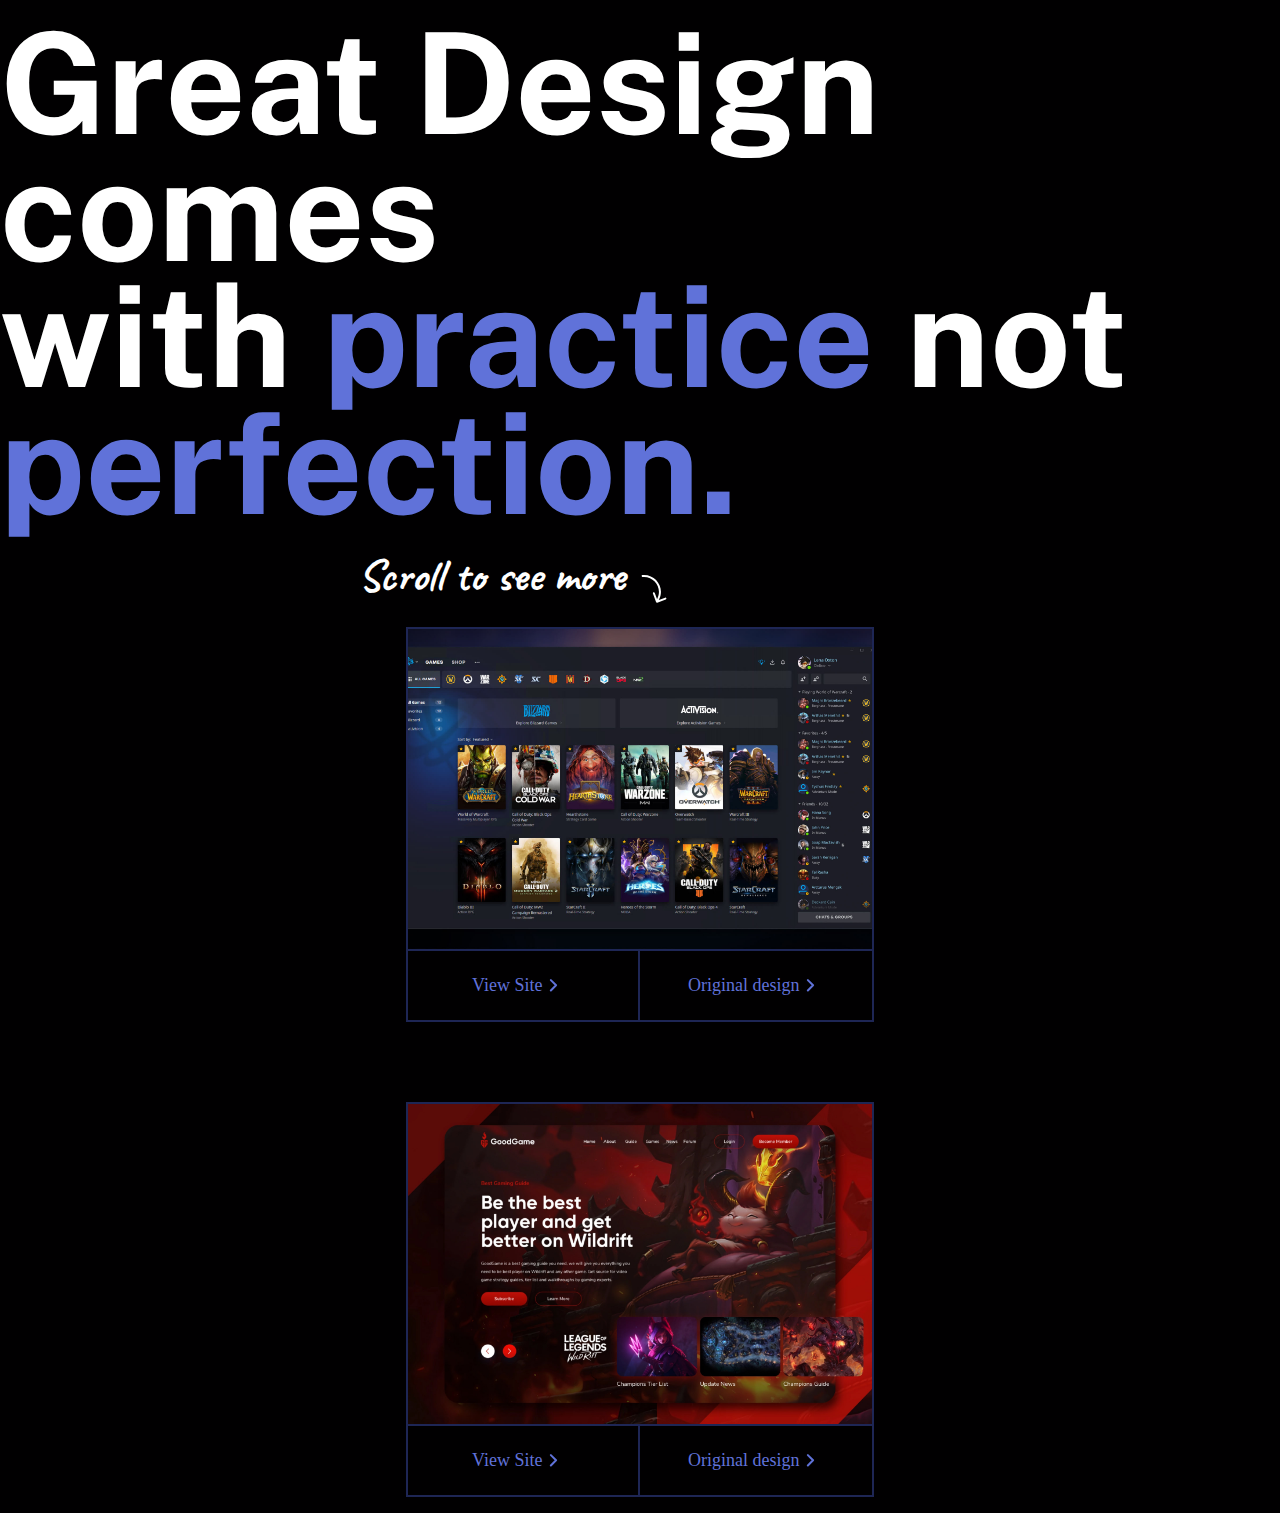
==== index.html @ 5bd8dd88 "inital commit" ====
<!DOCTYPE html>
<html lang="en">

<head>
    <meta charset="UTF-8">
    <meta http-equiv="X-UA-Compatible" content="IE=edge">
    <meta name="viewport" content="width=device-width, initial-scale=1.0">
    <title>Game UI Dashboards</title>
    <link rel="preconnect" href="https://fonts.googleapis.com">
    <link rel="preconnect" href="https://fonts.gstatic.com" crossorigin>
    <link href="https://fonts.googleapis.com/css2?family=Caveat&family=Public+Sans:wght@400;700&display=swap"
        rel="stylesheet">
    <link rel="stylesheet" href="./style.css">
    <script src="./script.js" defer></script>
</head>

<h1>Great Design comes <br>
    with <span>practice</span> not <br>
    <span>perfection.</span>
</h1>

<div class="scroll-more">
    <h2>Scroll to see more</h2>
    <svg width="26" height="29" viewBox="0 0 26 29" fill="none" xmlns="http://www.w3.org/2000/svg">
        <path
            d="M15.0312 28.0521C15.2222 28.5703 15.7971 28.8356 16.3154 28.6446L24.7601 25.5323C25.2783 25.3413 25.5436 24.7664 25.3526 24.2481C25.1616 23.7299 24.5867 23.4647 24.0684 23.6557L16.562 26.4222L13.7955 18.9158C13.6045 18.3975 13.0296 18.1323 12.5114 18.3233C11.9932 18.5143 11.7279 19.0892 11.9189 19.6074L15.0312 28.0521ZM0.907948 3.02475L1.70013 2.95506L1.52486 0.962752L0.732677 1.03244L0.907948 3.02475ZM16.4553 24.2666L15.0615 27.2873L16.8775 28.1252L18.2713 25.1045L16.4553 24.2666ZM1.70013 2.95506C13.2084 1.94263 21.4494 13.8335 16.4613 24.2538L18.2653 25.1174C23.9221 13.2998 14.5762 -0.185428 1.52486 0.962752L1.70013 2.95506Z"
            fill="white" />
    </svg>
</div>


<div class="project-container">
</div>

<body>

</body>

</html>
---- style.css ----
@import url("https://fonts.googleapis.com/css2?family=Poppins:wght@300;400;700&family=Yeseva+One&display=swap");

/* font-family: 'Caveat', cursive;
font-family: 'Public Sans', sans-serif; */

* {
  box-sizing: border-box;
  margin: 0;
  padding: 0;
}

body {
  background-color: #010001;
  color: #ffffff;
}

h1 {
  font-size: calc(8rem + 1vw);
  text-align: left;
  font-family: "Public Sans", sans-serif;
  line-height: 0.9;
  margin: 1.25rem 0;
}

h1 span {
  color: #6072d9;
}

h2 {
  font-size: calc(2rem + 1vw);
  font-family: "Caveat", cursive;
}

.scroll-more {
  text-align: center;
  display: flex;
  justify-content: center;
  transform: translateX(-10%);
}

.scroll-more h2 {
  margin-right: 1rem;
}

svg {
  align-self: flex-end;
}

a {
  color: #6072d9;
  text-decoration: none;
}

.project-container {
  display: flex;
  margin: 1.5rem 7.5rem 0rem;
  flex-wrap: wrap;
  gap: 4rem 8rem;
}

.project-card {
  border: solid #1e2655 2px;
  margin: 0 auto;
  margin-bottom: 1rem;
}

.project-card div:first-child {
  width: 29rem;
  height: 20rem;
}

.project-card img {
  width: 100%;
  height: 100%;
  display: block;
  object-fit: cover;
}

.links {
  display: flex;
  border-top: solid #1e2655 2px;
  justify-content: space-evenly;
  font-size: 1.125rem;
}

.site {
  width: 50%;
  transition: background-color 0.3s ease-in-out;
  padding: 1.5rem 4rem;
}
.site:hover {
  background-color: #ffffff;
}

.design {
  width: 50%;
  transition: background-color 0.3s ease-in-out;
  padding: 1.5rem 3rem;
}
.design:hover {
  background-color: #ffffff;
}

.links svg {
  color: #6072d9;
  transform: translate(2px, 1px);
}

.links a:first-child {
  border-right: solid #1e2655 2px;
}
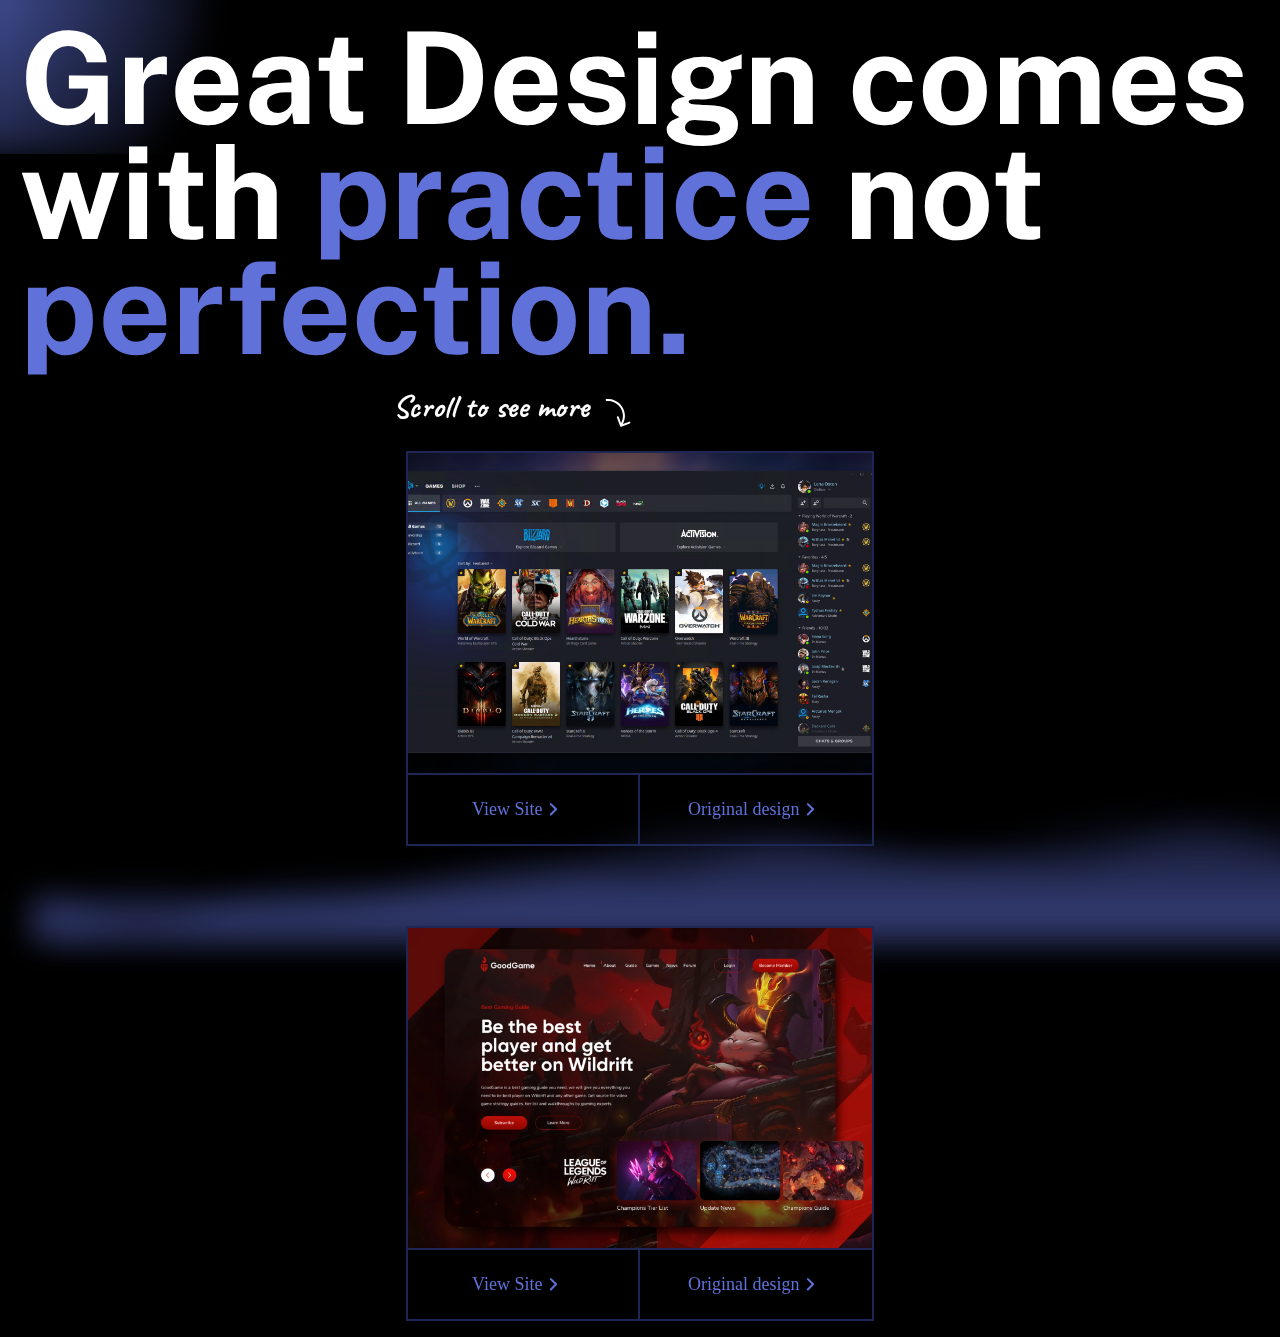
==== commit 5989e904: "finished styling" ====
--- a/index.html
+++ b/index.html
@@ -14,10 +14,76 @@
     <script src="./script.js" defer></script>
 </head>
 
+<div class="waves">
+
+    <svg class='wave2' width="2401" height="186" viewBox="0 0 2401 186" fill="none" xmlns="http://www.w3.org/2000/svg">
+        <g filter="url(#filter0_f)">
+            <path fill-rule="evenodd" clip-rule="evenodd"
+                d="M34.375 120.189L51.8655 117.545C69.3559 114.901 104.337 109.613 141.261 109.613C176.242 109.613 211.223 114.901 246.204 117.545C281.185 120.189 316.166 120.189 353.09 114.901C388.071 109.613 423.052 99.0366 458.033 91.1045C493.014 83.1724 529.938 77.8843 564.919 80.5283C599.9 83.1724 634.881 93.7485 669.862 88.4604C704.843 83.1724 741.767 62.0201 776.748 56.7321C811.729 51.444 846.71 62.0201 881.691 67.3082C918.615 72.5963 953.596 72.5963 988.577 67.3082C1023.56 62.0201 1058.54 51.444 1093.52 43.5119C1130.44 35.5798 1165.42 30.2918 1200.41 38.2238C1235.39 46.1559 1270.37 67.3082 1307.29 75.2403C1342.27 83.1724 1377.25 77.8843 1412.23 75.2403C1447.22 72.5963 1482.2 72.5963 1519.12 67.3082C1554.1 62.0201 1589.08 51.444 1624.06 46.1559C1659.04 40.8679 1695.97 40.8679 1730.95 48.8C1765.93 56.7321 1800.91 72.5963 1835.89 83.1724C1870.87 93.7485 1907.8 99.0366 1942.78 101.681C1977.76 104.325 2012.74 104.325 2047.72 104.325C2084.65 104.325 2119.63 104.325 2154.61 112.257C2189.59 120.189 2224.57 136.053 2259.55 136.053C2296.47 136.053 2331.46 120.189 2348.95 112.257L2366.44 104.325V151.917H2348.95C2331.46 151.917 2296.47 151.917 2259.55 151.917C2224.57 151.917 2189.59 151.917 2154.61 151.917C2119.63 151.917 2084.65 151.917 2047.72 151.917C2012.74 151.917 1977.76 151.917 1942.78 151.917C1907.8 151.917 1870.87 151.917 1835.89 151.917C1800.91 151.917 1765.93 151.917 1730.95 151.917C1695.97 151.917 1659.04 151.917 1624.06 151.917C1589.08 151.917 1554.1 151.917 1519.12 151.917C1482.2 151.917 1447.22 151.917 1412.23 151.917C1377.25 151.917 1342.27 151.917 1307.29 151.917C1270.37 151.917 1235.39 151.917 1200.41 151.917C1165.42 151.917 1130.44 151.917 1093.52 151.917C1058.54 151.917 1023.56 151.917 988.577 151.917C953.596 151.917 918.615 151.917 881.691 151.917C846.71 151.917 811.729 151.917 776.748 151.917C741.767 151.917 704.843 151.917 669.862 151.917C634.881 151.917 599.9 151.917 564.919 151.917C529.938 151.917 493.014 151.917 458.033 151.917C423.052 151.917 388.071 151.917 353.09 151.917C316.166 151.917 281.185 151.917 246.204 151.917C211.223 151.917 176.242 151.917 141.261 151.917C104.337 151.917 69.3559 151.917 51.8655 151.917H34.375V120.189Z"
+                fill="url(#paint0_linear)" />
+        </g>
+        <defs>
+            <filter id="filter0_f" x="0.375" y="0.300049" width="2400.06" height="185.617" filterUnits="userSpaceOnUse"
+                color-interpolation-filters="sRGB">
+                <feFlood flood-opacity="0" result="BackgroundImageFix" />
+                <feBlend mode="normal" in="SourceGraphic" in2="BackgroundImageFix" result="shape" />
+                <feGaussianBlur stdDeviation="17" result="effect1_foregroundBlur" />
+            </filter>
+            <linearGradient id="paint0_linear" x1="1200.41" y1="427.77" x2="1200.41" y2="-4.87409"
+                gradientUnits="userSpaceOnUse">
+                <stop stop-color="#6072D9" />
+                <stop offset="1" stop-color="#6072D9" stop-opacity="0" />
+            </linearGradient>
+        </defs>
+    </svg>
+    <svg class='wave1' width="2401" height="186" viewBox="0 0 2401 186" fill="none" xmlns="http://www.w3.org/2000/svg">
+        <g filter="url(#filter0_f)">
+            <path fill-rule="evenodd" clip-rule="evenodd"
+                d="M2366.44 120.189L2348.95 117.545C2331.46 114.901 2296.48 109.613 2259.55 109.613C2224.57 109.613 2189.59 114.901 2154.61 117.545C2119.63 120.189 2084.65 120.189 2047.72 114.901C2012.74 109.613 1977.76 99.0366 1942.78 91.1045C1907.8 83.1724 1870.87 77.8843 1835.89 80.5283C1800.91 83.1724 1765.93 93.7485 1730.95 88.4604C1695.97 83.1724 1659.05 62.0201 1624.06 56.7321C1589.08 51.444 1554.1 62.0201 1519.12 67.3082C1482.2 72.5963 1447.22 72.5963 1412.24 67.3082C1377.25 62.0201 1342.27 51.444 1307.29 43.5119C1270.37 35.5798 1235.39 30.2918 1200.41 38.2238C1165.43 46.1559 1130.44 67.3082 1093.52 75.2403C1058.54 83.1724 1023.56 77.8843 988.578 75.2403C953.597 72.5963 918.616 72.5963 881.692 67.3082C846.711 62.0201 811.73 51.444 776.749 46.1559C741.768 40.8679 704.844 40.8679 669.863 48.8C634.882 56.7321 599.901 72.5963 564.92 83.1724C529.939 93.7485 493.015 99.0366 458.034 101.681C423.053 104.325 388.072 104.325 353.091 104.325C316.167 104.325 281.186 104.325 246.205 112.257C211.224 120.189 176.243 136.053 141.262 136.053C104.338 136.053 69.3567 120.189 51.8662 112.257L34.3758 104.325V151.917H51.8662C69.3567 151.917 104.338 151.917 141.262 151.917C176.243 151.917 211.224 151.917 246.205 151.917C281.186 151.917 316.167 151.917 353.091 151.917C388.072 151.917 423.053 151.917 458.034 151.917C493.015 151.917 529.939 151.917 564.92 151.917C599.901 151.917 634.882 151.917 669.863 151.917C704.844 151.917 741.768 151.917 776.749 151.917C811.73 151.917 846.711 151.917 881.692 151.917C918.616 151.917 953.597 151.917 988.578 151.917C1023.56 151.917 1058.54 151.917 1093.52 151.917C1130.44 151.917 1165.43 151.917 1200.41 151.917C1235.39 151.917 1270.37 151.917 1307.29 151.917C1342.27 151.917 1377.25 151.917 1412.24 151.917C1447.22 151.917 1482.2 151.917 1519.12 151.917C1554.1 151.917 1589.08 151.917 1624.06 151.917C1659.05 151.917 1695.97 151.917 1730.95 151.917C1765.93 151.917 1800.91 151.917 1835.89 151.917C1870.87 151.917 1907.8 151.917 1942.78 151.917C1977.76 151.917 2012.74 151.917 2047.72 151.917C2084.65 151.917 2119.63 151.917 2154.61 151.917C2189.59 151.917 2224.57 151.917 2259.55 151.917C2296.48 151.917 2331.46 151.917 2348.95 151.917H2366.44V120.189Z"
+                fill="url(#paint0_linear)" />
+        </g>
+        <defs>
+            <filter id="filter0_f" x="0.375" y="0.300049" width="2400.06" height="185.617" filterUnits="userSpaceOnUse"
+                color-interpolation-filters="sRGB">
+                <feFlood flood-opacity="0" result="BackgroundImageFix" />
+                <feBlend mode="normal" in="SourceGraphic" in2="BackgroundImageFix" result="shape" />
+                <feGaussianBlur stdDeviation="17" result="effect1_foregroundBlur" />
+            </filter>
+            <linearGradient id="paint0_linear" x1="1200.41" y1="427.77" x2="1200.41" y2="-4.87409"
+                gradientUnits="userSpaceOnUse">
+                <stop stop-color="white" />
+                <stop offset="1" stop-color="white" stop-opacity="0" />
+            </linearGradient>
+        </defs>
+    </svg>
+
+</div>
+
+<svg class="top-circle" width="336" height="358" viewBox="0 0 336 358" fill="none" xmlns="http://www.w3.org/2000/svg">
+    <g filter="url(#filter0_f)">
+        <circle cy="21.8048" r="233.289" fill="url(#paint0_radial)" />
+    </g>
+    <defs>
+        <filter id="filter0_f" x="-335.289" y="-313.484" width="670.578" height="670.578" filterUnits="userSpaceOnUse"
+            color-interpolation-filters="sRGB">
+            <feFlood flood-opacity="0" result="BackgroundImageFix" />
+            <feBlend mode="normal" in="SourceGraphic" in2="BackgroundImageFix" result="shape" />
+            <feGaussianBlur stdDeviation="51" result="effect1_foregroundBlur" />
+        </filter>
+        <radialGradient id="paint0_radial" cx="0" cy="0" r="1" gradientUnits="userSpaceOnUse"
+            gradientTransform="translate(-82.4632 -33.6865) rotate(39.2205) scale(364.387)">
+            <stop stop-color="#6072D9" />
+            <stop offset="1" stop-color="#6072D9" stop-opacity="0" />
+        </radialGradient>
+    </defs>
+</svg>
+
 <h1>Great Design comes <br>
     with <span>practice</span> not <br>
     <span>perfection.</span>
 </h1>
+
+<div class="cursor"></div>
 
 <div class="scroll-more">
     <h2>Scroll to see more</h2>
@@ -30,6 +96,7 @@
 
 
 <div class="project-container">
+
 </div>
 
 <body>
--- a/style.css
+++ b/style.css
@@ -12,14 +12,16 @@
 body {
   background-color: #010001;
   color: #ffffff;
+  /* overflow: hidden; */
 }
 
 h1 {
-  font-size: calc(8rem + 1vw);
+  /* font-size: calc(8rem + 1vw); */
+  font-size: 10rem;
   text-align: left;
   font-family: "Public Sans", sans-serif;
   line-height: 0.9;
-  margin: 1.25rem 0;
+  margin: 1.25rem;
 }
 
 h1 span {
@@ -27,7 +29,8 @@
 }
 
 h2 {
-  font-size: calc(2rem + 1vw);
+  /* font-size: calc(2rem + 1vw); */
+  font-size: 3rem;
   font-family: "Caveat", cursive;
 }
 
@@ -109,3 +112,100 @@
 .links a:first-child {
   border-right: solid #1e2655 2px;
 }
+
+/* waves */
+
+.waves {
+  overflow: hidden;
+  position: absolute;
+  bottom: -2%;
+  z-index: -1;
+}
+
+.wave1,
+.wave2 {
+  position: fixed;
+  bottom: -8%;
+}
+
+.wave1 {
+  animation: animLeft 30s infinite alternate;
+}
+.wave2 {
+  animation: animRight 30s infinite alternate;
+}
+
+.top-circle {
+  position: absolute;
+  margin-top: -2rem;
+  top: 0;
+  left: -2rem;
+  /* opacity: 0.8; */
+  backdrop-filter: blur(3px);
+}
+
+@keyframes animLeft {
+  0% {
+    transform: translateX(0);
+  }
+  100% {
+    transform: translateX(-50%);
+  }
+}
+
+@keyframes animRight {
+  0% {
+    transform: translateX(0);
+  }
+  100% {
+    transform: translateX(50%);
+  }
+}
+
+.top-circle {
+  position: absolute;
+  top: 0;
+  z-index: -1;
+}
+
+@media screen and (max-width: 1600px) {
+  h1 {
+    font-size: 8rem;
+  }
+
+  h2 {
+    font-size: 2rem;
+  }
+}
+@media screen and (max-width: 1250px) {
+  h1 {
+    font-size: 6rem;
+  }
+
+  h2 {
+    font-size: 1.5rem;
+  }
+}
+@media screen and (max-width: 955px) {
+  h1 {
+    font-size: 4rem;
+  }
+
+  h2 {
+    font-size: 1.25rem;
+  }
+}
+@media screen and (max-width: 650px) {
+  h1 {
+    font-size: 3rem;
+  }
+
+  h2 {
+    font-size: 1.25rem;
+  }
+
+  .project-container {
+    margin: 1.5rem 0.5rem 0rem;
+    gap: 2.5rem 8rem;
+  }
+}
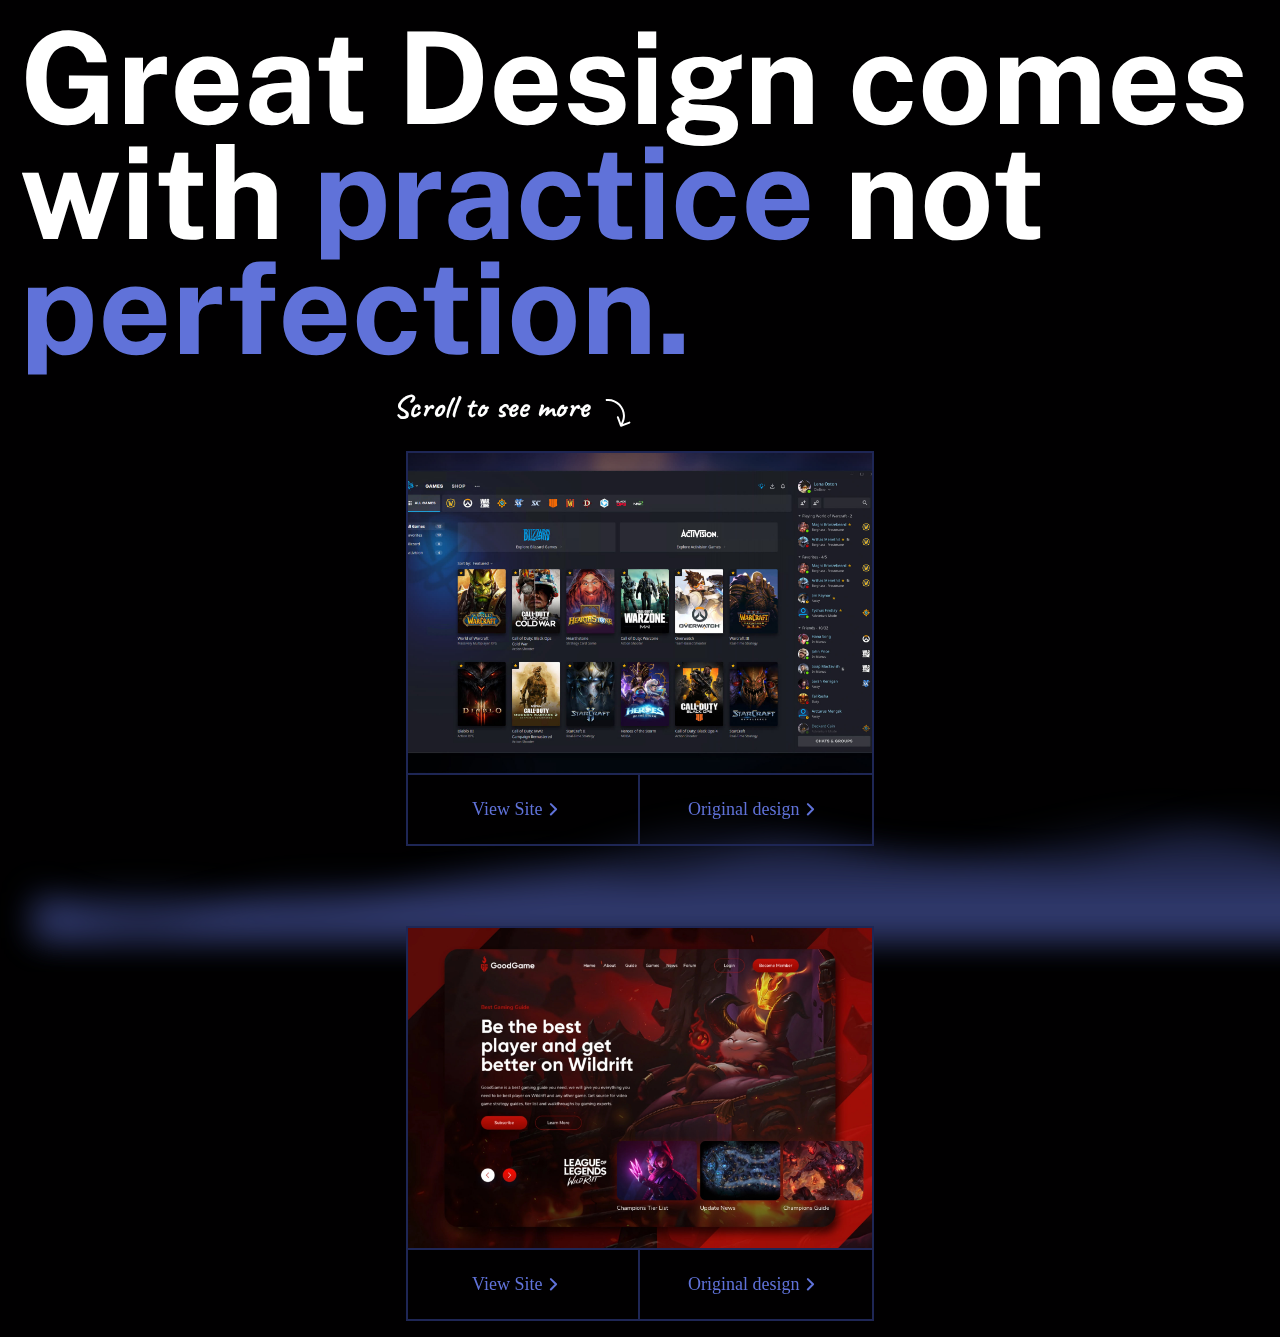
==== commit 28bebf57: "fix top svg" ====
--- a/index.html
+++ b/index.html
@@ -59,7 +59,7 @@
 
 </div>
 
-<svg class="top-circle" width="336" height="358" viewBox="0 0 336 358" fill="none" xmlns="http://www.w3.org/2000/svg">
+<!-- <svg class="top-circle" width="336" height="358" viewBox="0 0 336 358" fill="none" xmlns="http://www.w3.org/2000/svg">
     <g filter="url(#filter0_f)">
         <circle cy="21.8048" r="233.289" fill="url(#paint0_radial)" />
     </g>
@@ -76,7 +76,7 @@
             <stop offset="1" stop-color="#6072D9" stop-opacity="0" />
         </radialGradient>
     </defs>
-</svg>
+</svg> -->
 
 <h1>Great Design comes <br>
     with <span>practice</span> not <br>
--- a/style.css
+++ b/style.css
@@ -135,14 +135,15 @@
   animation: animRight 30s infinite alternate;
 }
 
-.top-circle {
+/* .top-circle {
   position: absolute;
   margin-top: -2rem;
-  top: 0;
+  top: -1rem;
   left: -2rem;
-  /* opacity: 0.8; */
+  opacity: 0.8;
+  z-index: -1;
   backdrop-filter: blur(3px);
-}
+} */
 
 @keyframes animLeft {
   0% {
@@ -162,12 +163,6 @@
   }
 }
 
-.top-circle {
-  position: absolute;
-  top: 0;
-  z-index: -1;
-}
-
 @media screen and (max-width: 1600px) {
   h1 {
     font-size: 8rem;
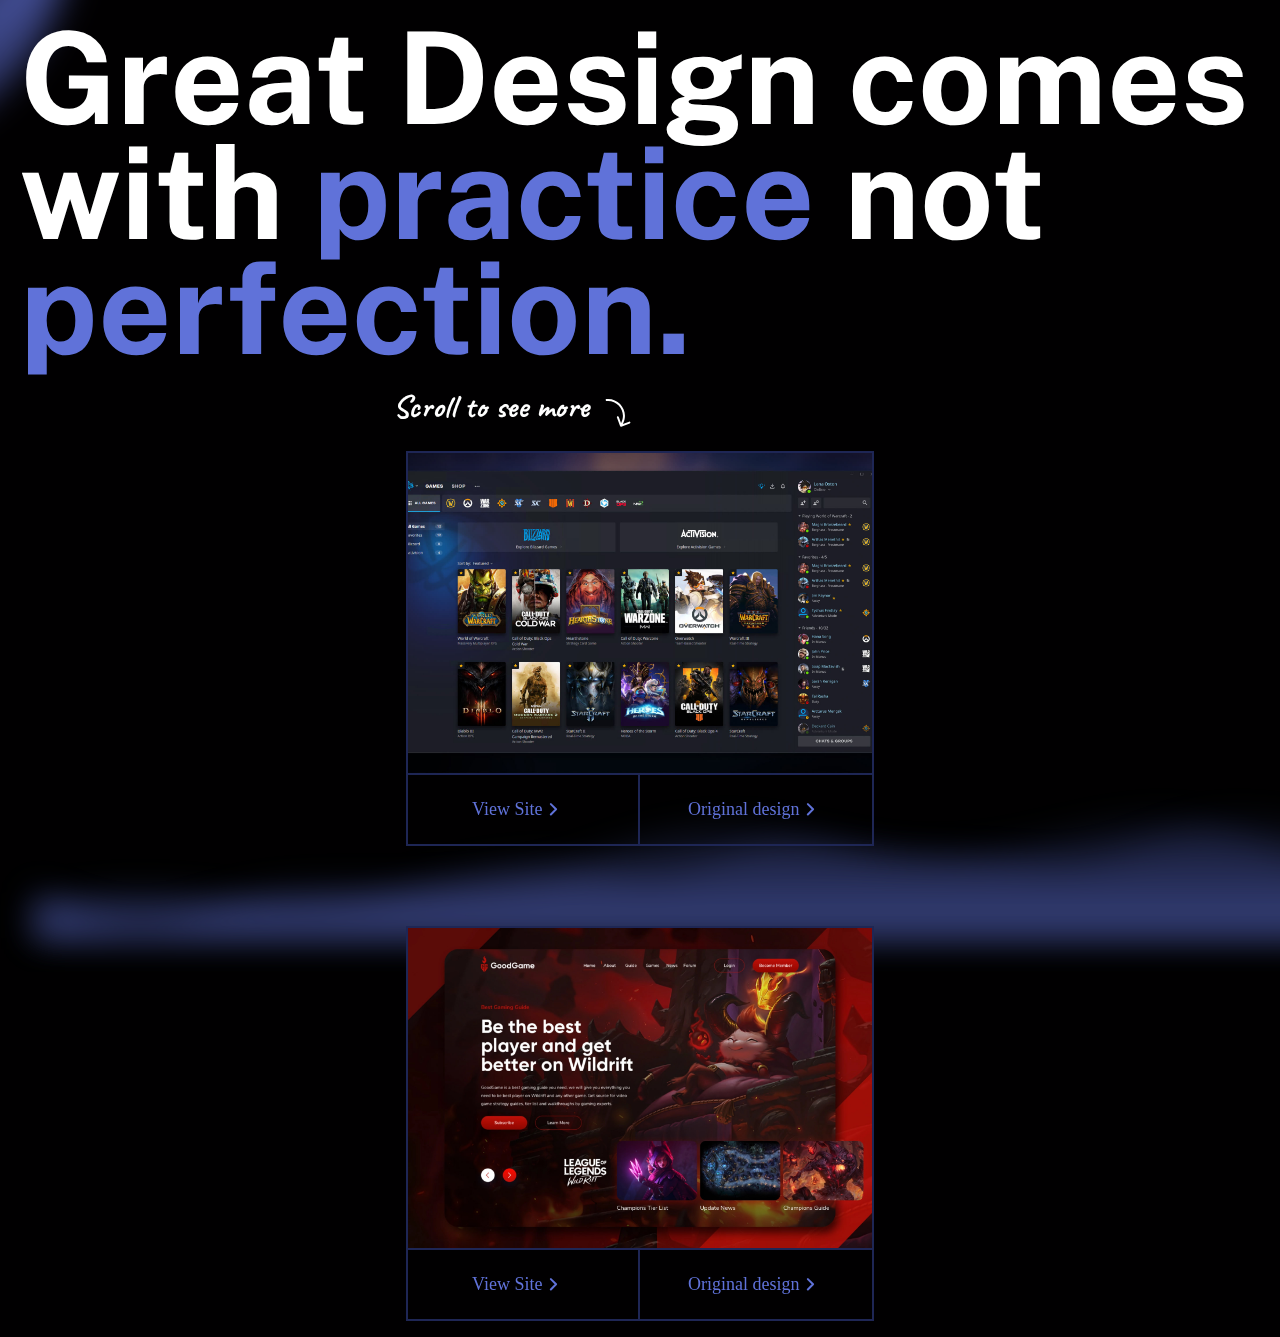
==== commit 63283ee3: "top svg" ====
--- a/index.html
+++ b/index.html
@@ -78,6 +78,26 @@
     </defs>
 </svg> -->
 
+<svg class="top-circle" width="672" height="672" viewBox="0 0 672 672" fill="none" xmlns="http://www.w3.org/2000/svg">
+    <g filter="url(#filter0_f)">
+        <circle cx="335.961" cy="335.778" r="233.289" fill="url(#paint0_radial)" />
+    </g>
+    <defs>
+        <filter id="filter0_f" x="0.671875" y="0.48938" width="670.578" height="670.578" filterUnits="userSpaceOnUse"
+            color-interpolation-filters="sRGB">
+            <feFlood flood-opacity="0" result="BackgroundImageFix" />
+            <feBlend mode="normal" in="SourceGraphic" in2="BackgroundImageFix" result="shape" />
+            <feGaussianBlur stdDeviation="51" result="effect1_foregroundBlur" />
+        </filter>
+        <radialGradient id="paint0_radial" cx="0" cy="0" r="1" gradientUnits="userSpaceOnUse"
+            gradientTransform="translate(253.498 280.287) rotate(39.2205) scale(364.387)">
+            <stop stop-color="#6072D9" />
+            <stop offset="1" stop-color="#6072D9" stop-opacity="0" />
+        </radialGradient>
+    </defs>
+</svg>
+
+
 <h1>Great Design comes <br>
     with <span>practice</span> not <br>
     <span>perfection.</span>
--- a/style.css
+++ b/style.css
@@ -135,15 +135,16 @@
   animation: animRight 30s infinite alternate;
 }
 
-/* .top-circle {
+.top-circle {
   position: absolute;
-  margin-top: -2rem;
-  top: -1rem;
-  left: -2rem;
-  opacity: 0.8;
+  margin-top: -26rem;
+  top: 0;
   z-index: -1;
+  left: -31rem;
+  /* opacity: 0.8; */
   backdrop-filter: blur(3px);
-} */
+  transform: rotate(135deg);
+}
 
 @keyframes animLeft {
   0% {
